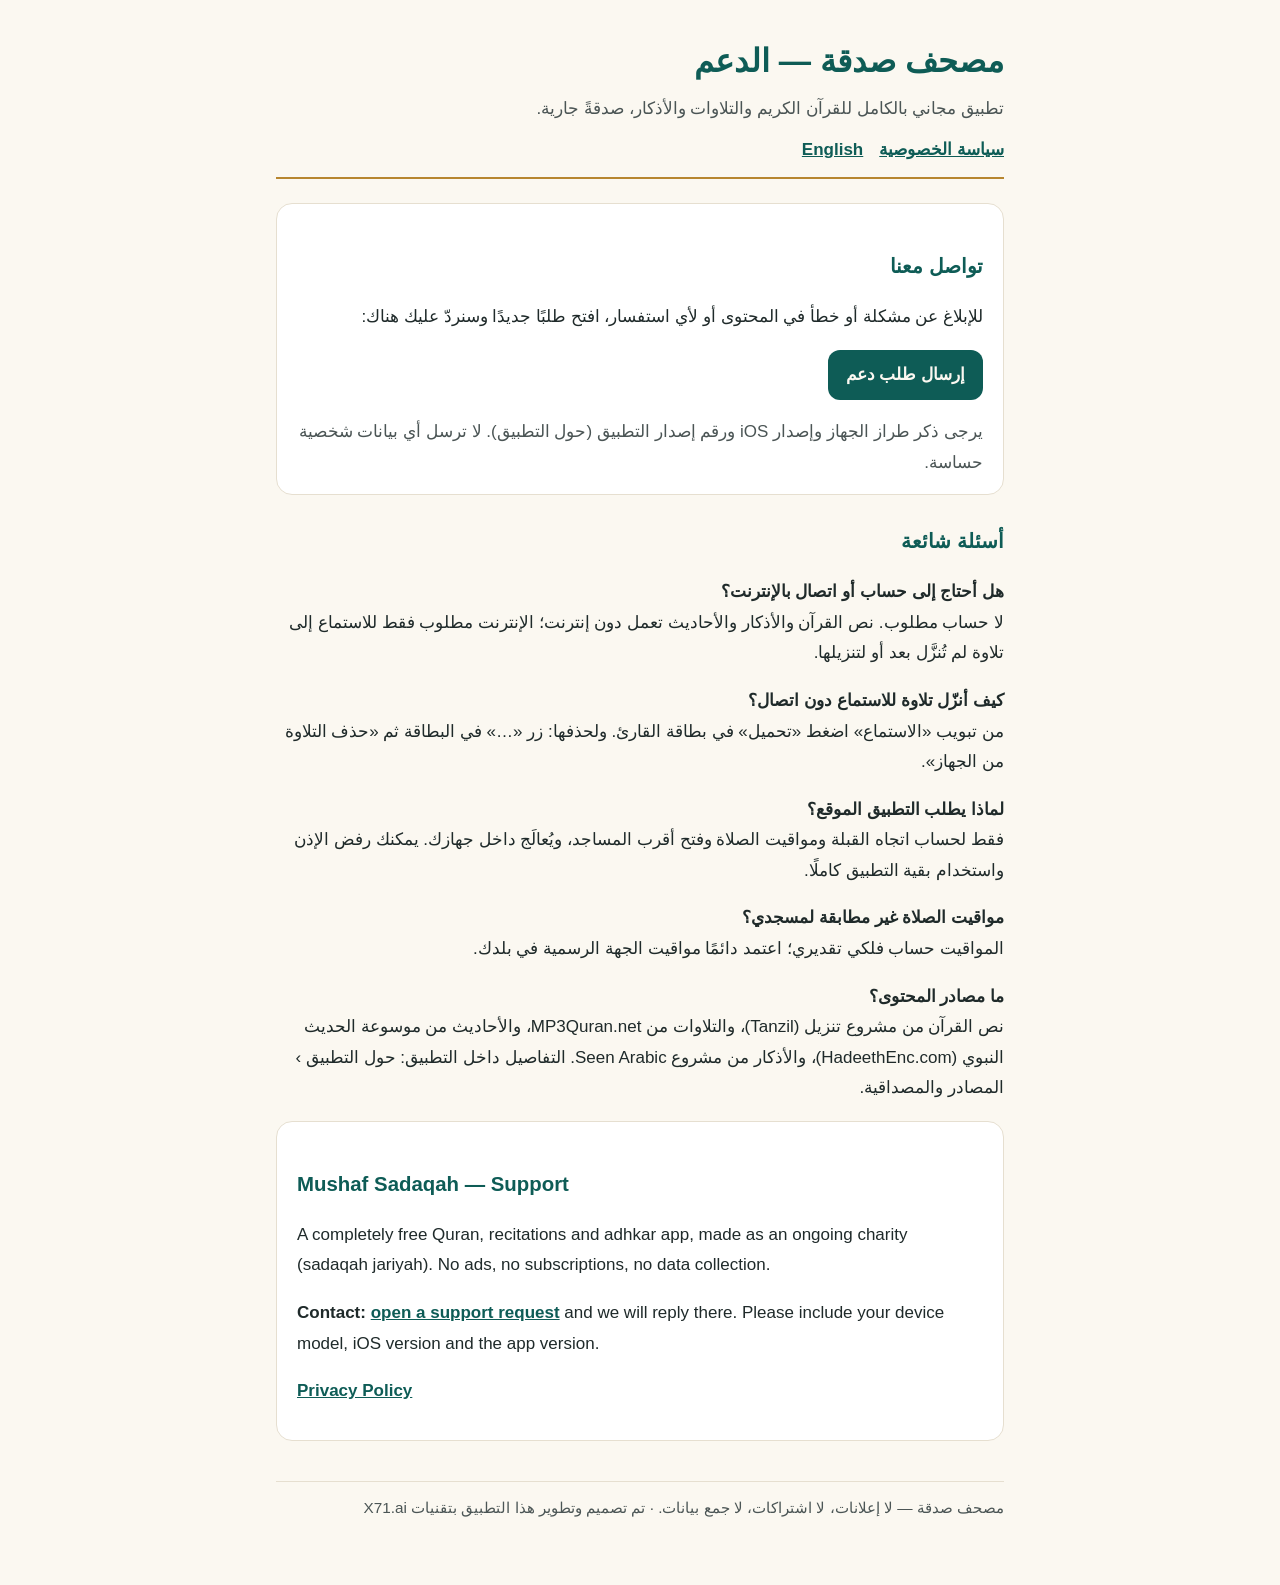
==== index.html @ aa596d67 "Mushaf Sadaqah: privacy policy and support pages" ====
<!doctype html>
<html lang="ar" dir="rtl">
<head>
<meta charset="utf-8"><meta name="viewport" content="width=device-width,initial-scale=1">
<title>الدعم — مصحف صدقة</title>
<link rel="stylesheet" href="style.css">
</head>
<body><main>
<header>
<h1>مصحف صدقة — الدعم</h1>
<p class="sub">تطبيق مجاني بالكامل للقرآن الكريم والتلاوات والأذكار، صدقةً جارية.</p>
<nav><a href="privacy.html">سياسة الخصوصية</a><a href="#en">English</a></nav>
</header>

<section class="card" id="contact">
<h2>تواصل معنا</h2>
<p>للإبلاغ عن مشكلة أو خطأ في المحتوى أو لأي استفسار، افتح طلبًا جديدًا وسنردّ عليك هناك:</p>
<p><a class="btn" href="https://github.com/Alkatheeri24/mushaf-sadaqah/issues/new">إرسال طلب دعم</a></p>
<p class="sub">يرجى ذكر طراز الجهاز وإصدار iOS ورقم إصدار التطبيق (حول التطبيق). لا ترسل أي بيانات شخصية حساسة.</p>
</section>

<h2>أسئلة شائعة</h2>
<p><strong>هل أحتاج إلى حساب أو اتصال بالإنترنت؟</strong><br>لا حساب مطلوب. نص القرآن والأذكار والأحاديث تعمل دون إنترنت؛ الإنترنت مطلوب فقط للاستماع إلى تلاوة لم تُنزَّل بعد أو لتنزيلها.</p>
<p><strong>كيف أنزّل تلاوة للاستماع دون اتصال؟</strong><br>من تبويب «الاستماع» اضغط «تحميل» في بطاقة القارئ. ولحذفها: زر «…» في البطاقة ثم «حذف التلاوة من الجهاز».</p>
<p><strong>لماذا يطلب التطبيق الموقع؟</strong><br>فقط لحساب اتجاه القبلة ومواقيت الصلاة وفتح أقرب المساجد، ويُعالَج داخل جهازك. يمكنك رفض الإذن واستخدام بقية التطبيق كاملًا.</p>
<p><strong>مواقيت الصلاة غير مطابقة لمسجدي؟</strong><br>المواقيت حساب فلكي تقديري؛ اعتمد دائمًا مواقيت الجهة الرسمية في بلدك.</p>
<p><strong>ما مصادر المحتوى؟</strong><br>نص القرآن من مشروع تنزيل (Tanzil)، والتلاوات من MP3Quran.net، والأحاديث من موسوعة الحديث النبوي (HadeethEnc.com)، والأذكار من مشروع Seen Arabic. التفاصيل داخل التطبيق: حول التطبيق › المصادر والمصداقية.</p>

<section class="card en" id="en" lang="en" dir="ltr">
<h2>Mushaf Sadaqah — Support</h2>
<p>A completely free Quran, recitations and adhkar app, made as an ongoing charity (sadaqah jariyah). No ads, no subscriptions, no data collection.</p>
<p><strong>Contact:</strong> <a href="https://github.com/Alkatheeri24/mushaf-sadaqah/issues/new">open a support request</a> and we will reply there. Please include your device model, iOS version and the app version.</p>
<p><a href="privacy.html">Privacy Policy</a></p>
</section>

<footer>مصحف صدقة — لا إعلانات، لا اشتراكات، لا جمع بيانات. · تم تصميم وتطوير هذا التطبيق بتقنيات X71.ai</footer>
</main></body></html>
---- style.css ----
:root{--bg:#FBF8F1;--card:#FFFFFF;--ink:#1F2A2A;--muted:#4B5555;--brand:#0E5C56;--gold:#B7862F;--line:#E6DFD0}
@media (prefers-color-scheme:dark){:root{--bg:#0F1414;--card:#182020;--ink:#ECEFEF;--muted:#BCC6C6;--brand:#6FD6C8;--gold:#E4BE6A;--line:#2A3535}}
*{box-sizing:border-box}
body{margin:0;background:var(--bg);color:var(--ink);font:17px/1.8 -apple-system,"SF Arabic","Geeza Pro","Segoe UI",Tahoma,sans-serif}
main{max-width:760px;margin:0 auto;padding:32px 16px 64px}
header{border-bottom:2px solid var(--gold);padding-bottom:12px;margin-bottom:24px}
h1{color:var(--brand);margin:0 0 4px;font-size:1.9em}
h2{color:var(--brand);font-size:1.2em;margin:28px 0 6px}
.sub{color:var(--muted);margin:0}
section.card{background:var(--card);border:1px solid var(--line);border-radius:16px;padding:16px 20px;margin:16px 0}
a{color:var(--brand);font-weight:600}
.btn{display:inline-block;background:var(--brand);color:var(--bg);padding:10px 18px;border-radius:12px;text-decoration:none}
nav{margin-top:10px;display:flex;gap:16px;flex-wrap:wrap}
.en{direction:ltr;text-align:left}
footer{color:var(--muted);font-size:.9em;margin-top:40px;border-top:1px solid var(--line);padding-top:12px}
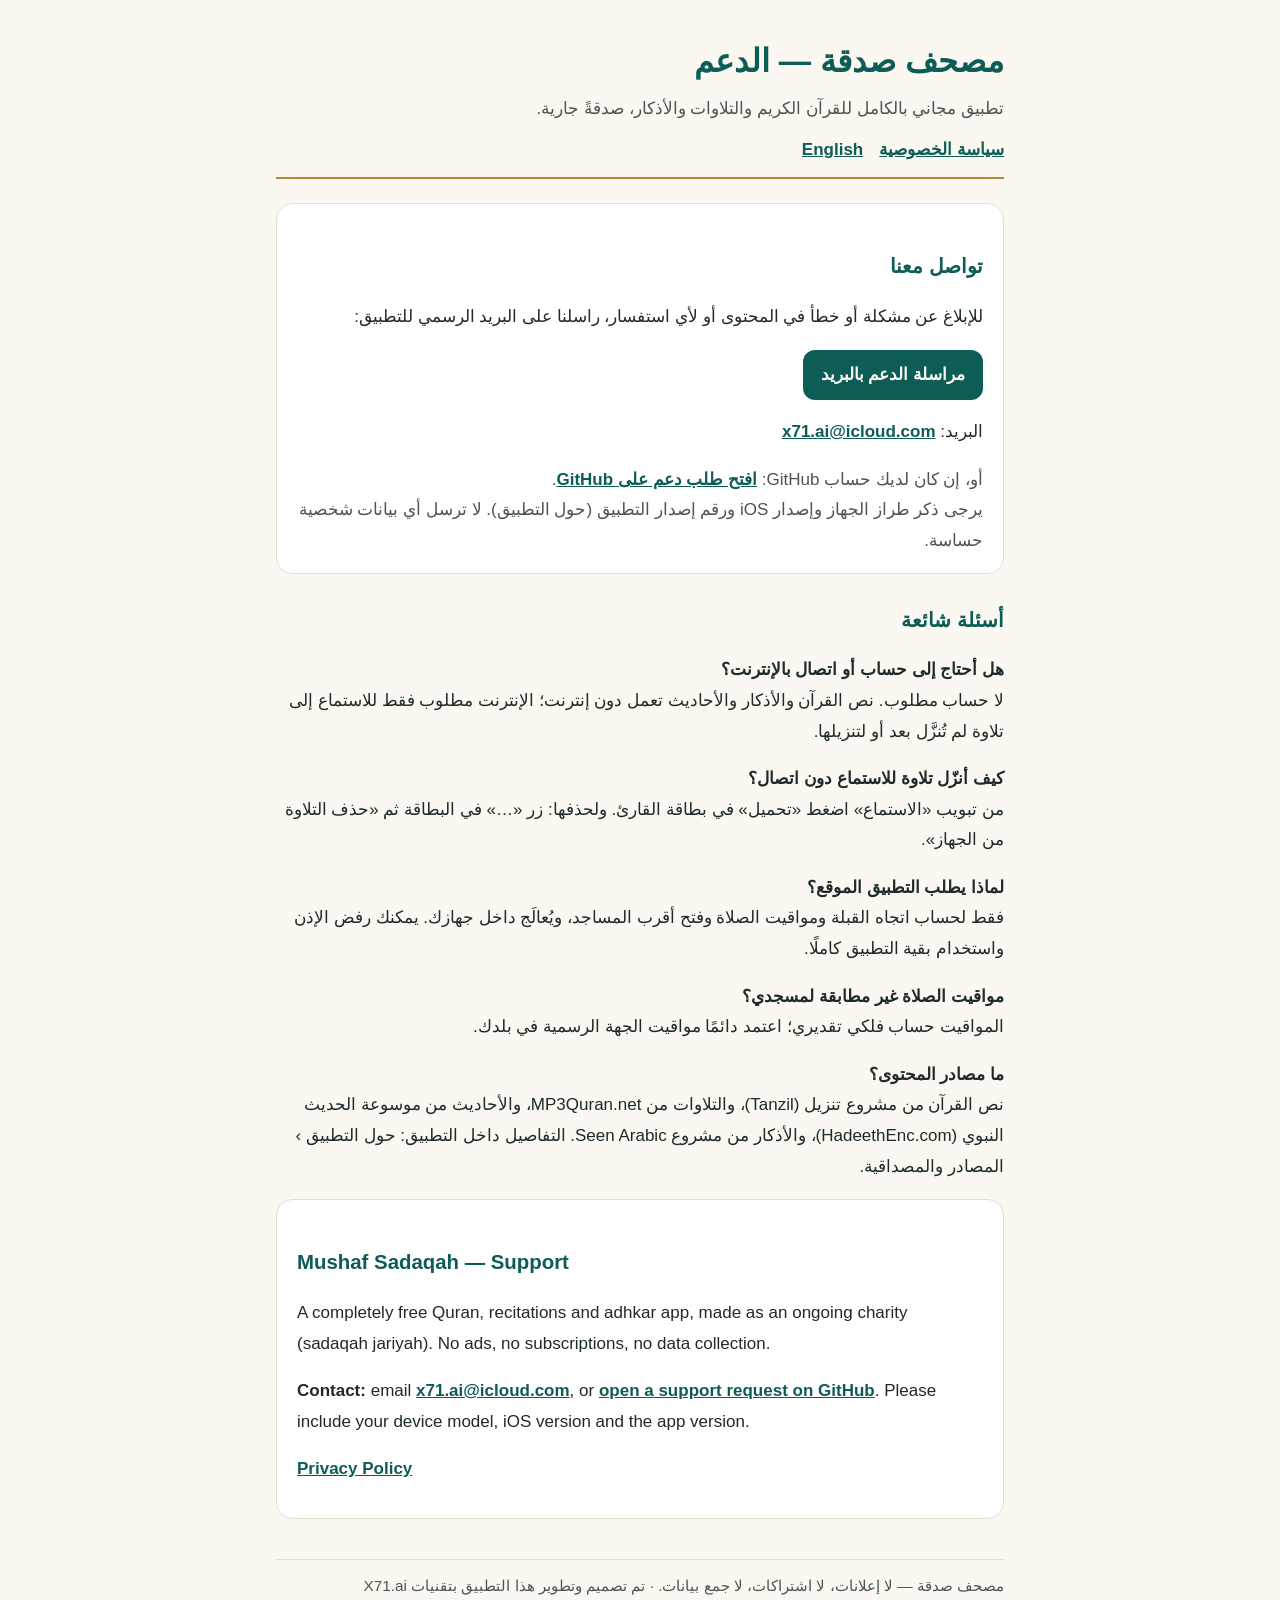
==== commit 75288aae: "Support page: add official support email (mailto) alongside GitHub Issues" ====
--- a/index.html
+++ b/index.html
@@ -14,8 +14,10 @@
 
 <section class="card" id="contact">
 <h2>تواصل معنا</h2>
-<p>للإبلاغ عن مشكلة أو خطأ في المحتوى أو لأي استفسار، افتح طلبًا جديدًا وسنردّ عليك هناك:</p>
-<p><a class="btn" href="https://github.com/Alkatheeri24/mushaf-sadaqah/issues/new">إرسال طلب دعم</a></p>
+<p>للإبلاغ عن مشكلة أو خطأ في المحتوى أو لأي استفسار، راسلنا على البريد الرسمي للتطبيق:</p>
+<p><a class="btn" href="mailto:x71.ai@icloud.com?subject=%D8%AF%D8%B9%D9%85%20%D8%AA%D8%B7%D8%A8%D9%8A%D9%82%20%D9%85%D8%B5%D8%AD%D9%81%20%D8%B5%D8%AF%D9%82%D8%A9">مراسلة الدعم بالبريد</a></p>
+<p>البريد: <a href="mailto:x71.ai@icloud.com?subject=%D8%AF%D8%B9%D9%85%20%D8%AA%D8%B7%D8%A8%D9%8A%D9%82%20%D9%85%D8%B5%D8%AD%D9%81%20%D8%B5%D8%AF%D9%82%D8%A9" dir="ltr">x71.ai@icloud.com</a></p>
+<p class="sub">أو، إن كان لديك حساب GitHub: <a href="https://github.com/Alkatheeri24/mushaf-sadaqah/issues/new">افتح طلب دعم على GitHub</a>.</p>
 <p class="sub">يرجى ذكر طراز الجهاز وإصدار iOS ورقم إصدار التطبيق (حول التطبيق). لا ترسل أي بيانات شخصية حساسة.</p>
 </section>
 
@@ -29,7 +31,7 @@
 <section class="card en" id="en" lang="en" dir="ltr">
 <h2>Mushaf Sadaqah — Support</h2>
 <p>A completely free Quran, recitations and adhkar app, made as an ongoing charity (sadaqah jariyah). No ads, no subscriptions, no data collection.</p>
-<p><strong>Contact:</strong> <a href="https://github.com/Alkatheeri24/mushaf-sadaqah/issues/new">open a support request</a> and we will reply there. Please include your device model, iOS version and the app version.</p>
+<p><strong>Contact:</strong> email <a href="mailto:x71.ai@icloud.com?subject=Mushaf%20Sadaqah%20support">x71.ai@icloud.com</a>, or <a href="https://github.com/Alkatheeri24/mushaf-sadaqah/issues/new">open a support request on GitHub</a>. Please include your device model, iOS version and the app version.</p>
 <p><a href="privacy.html">Privacy Policy</a></p>
 </section>
 
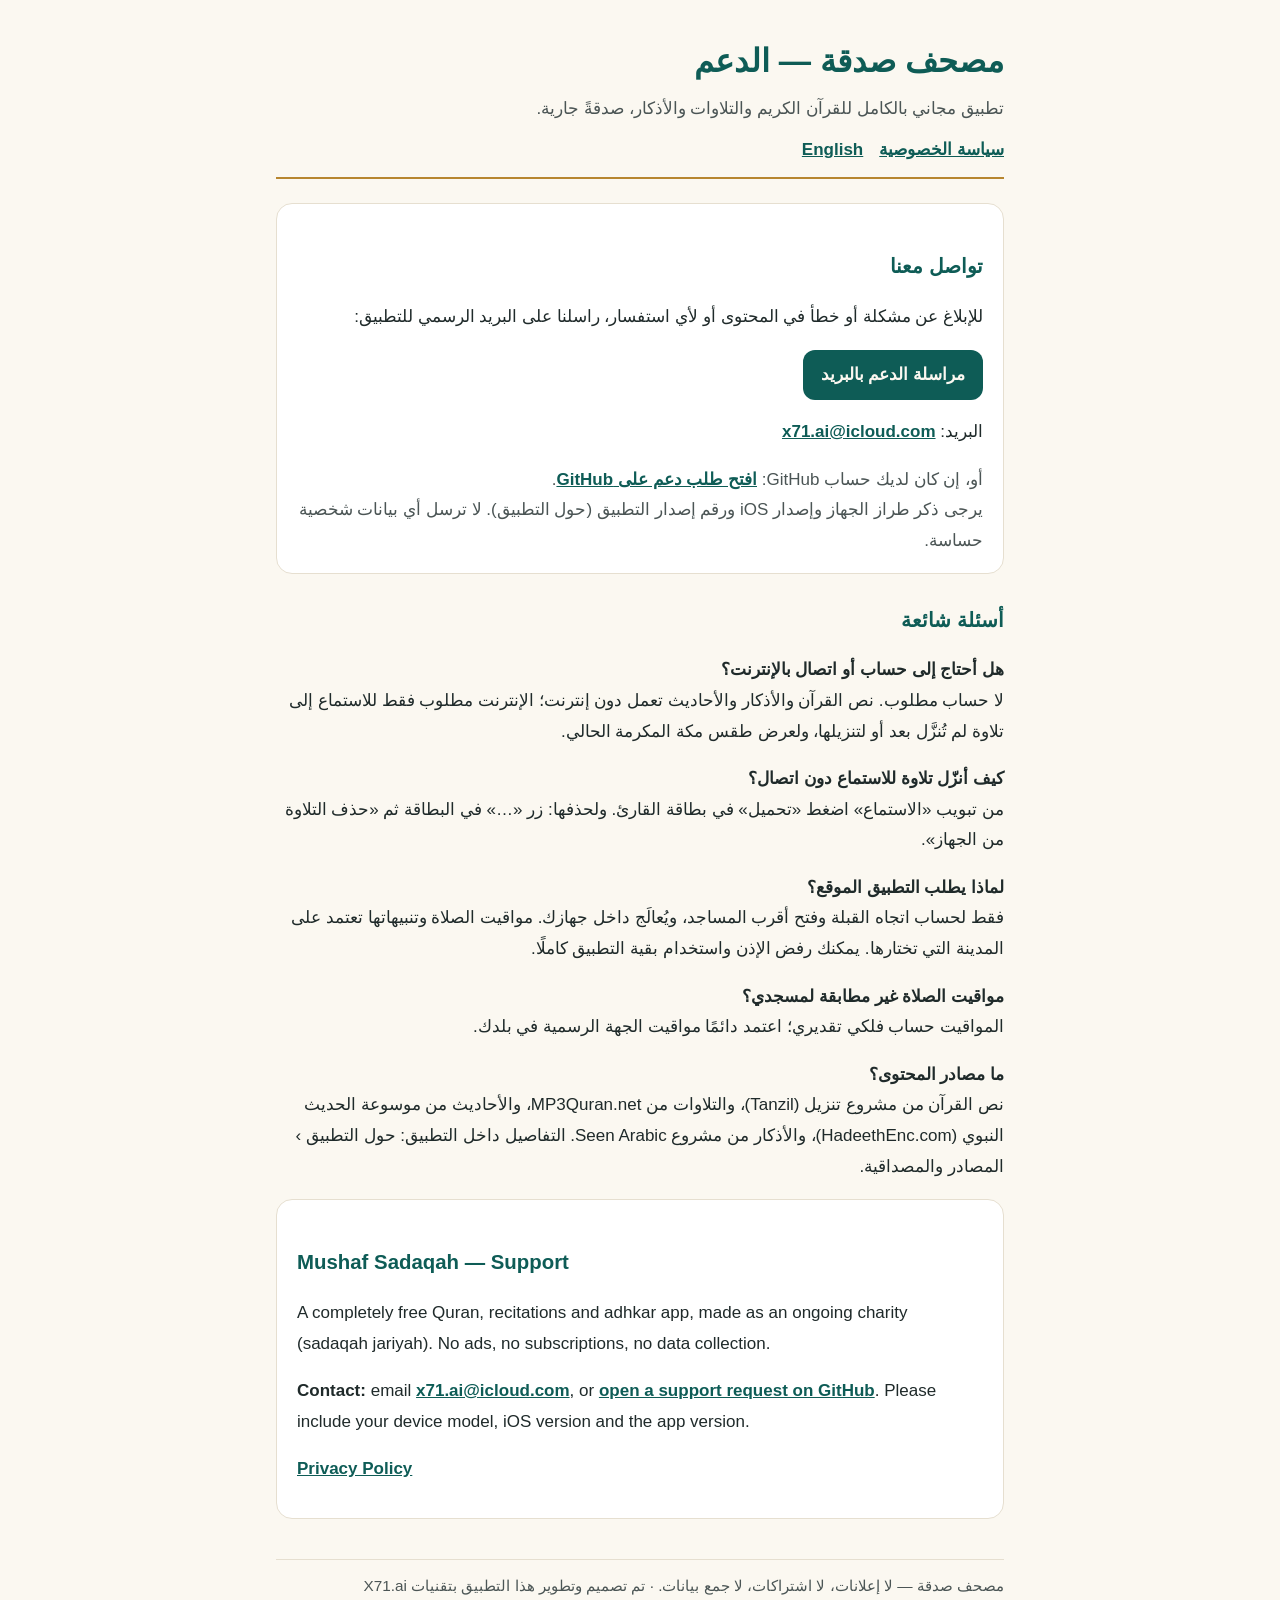
==== commit 2a85913a: "Support page: prayer times use the chosen city (not location); internet also needed for Makkah weath" ====
--- a/index.html
+++ b/index.html
@@ -22,9 +22,9 @@
 </section>
 
 <h2>أسئلة شائعة</h2>
-<p><strong>هل أحتاج إلى حساب أو اتصال بالإنترنت؟</strong><br>لا حساب مطلوب. نص القرآن والأذكار والأحاديث تعمل دون إنترنت؛ الإنترنت مطلوب فقط للاستماع إلى تلاوة لم تُنزَّل بعد أو لتنزيلها.</p>
+<p><strong>هل أحتاج إلى حساب أو اتصال بالإنترنت؟</strong><br>لا حساب مطلوب. نص القرآن والأذكار والأحاديث تعمل دون إنترنت؛ الإنترنت مطلوب فقط للاستماع إلى تلاوة لم تُنزَّل بعد أو لتنزيلها، ولعرض طقس مكة المكرمة الحالي.</p>
 <p><strong>كيف أنزّل تلاوة للاستماع دون اتصال؟</strong><br>من تبويب «الاستماع» اضغط «تحميل» في بطاقة القارئ. ولحذفها: زر «…» في البطاقة ثم «حذف التلاوة من الجهاز».</p>
-<p><strong>لماذا يطلب التطبيق الموقع؟</strong><br>فقط لحساب اتجاه القبلة ومواقيت الصلاة وفتح أقرب المساجد، ويُعالَج داخل جهازك. يمكنك رفض الإذن واستخدام بقية التطبيق كاملًا.</p>
+<p><strong>لماذا يطلب التطبيق الموقع؟</strong><br>فقط لحساب اتجاه القبلة وفتح أقرب المساجد، ويُعالَج داخل جهازك. مواقيت الصلاة وتنبيهاتها تعتمد على المدينة التي تختارها. يمكنك رفض الإذن واستخدام بقية التطبيق كاملًا.</p>
 <p><strong>مواقيت الصلاة غير مطابقة لمسجدي؟</strong><br>المواقيت حساب فلكي تقديري؛ اعتمد دائمًا مواقيت الجهة الرسمية في بلدك.</p>
 <p><strong>ما مصادر المحتوى؟</strong><br>نص القرآن من مشروع تنزيل (Tanzil)، والتلاوات من MP3Quran.net، والأحاديث من موسوعة الحديث النبوي (HadeethEnc.com)، والأذكار من مشروع Seen Arabic. التفاصيل داخل التطبيق: حول التطبيق › المصادر والمصداقية.</p>
 
